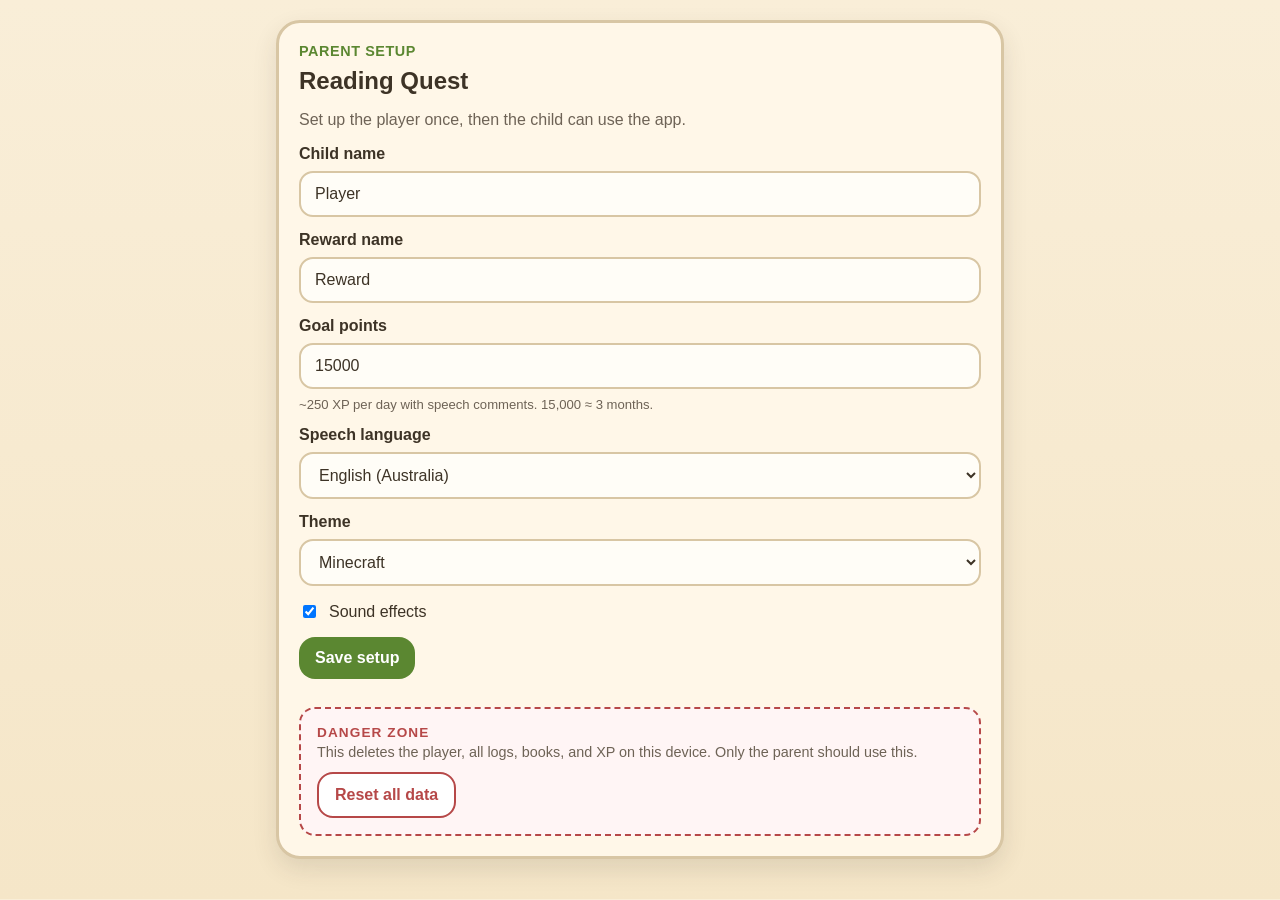
==== web/index.html @ b2bafb96 "Add sound effects (XP, Saved, Level Up) via Web Audio API Synth-based sounds (no audio files, no lic" ====
<!DOCTYPE html>
<html lang="en">
  <head>
    <meta charset="UTF-8" />
    <meta name="viewport" content="width=device-width, initial-scale=1.0" />
    <meta http-equiv="Cache-Control" content="no-cache, no-store, must-revalidate" />
    <meta http-equiv="Pragma" content="no-cache" />
    <meta http-equiv="Expires" content="0" />
    <title>Reading Quest General</title>
    <link rel="stylesheet" href="./style.css?v=20260428c" />
  </head>
  <body>
    <main class="app-shell">
      <section id="setup-screen" class="screen">
        <div class="card">
          <p class="eyebrow">Parent setup</p>
          <h1>Reading Quest</h1>
          <p class="muted">
            Set up the player once, then the child can use the app.
          </p>

          <label class="field">
            <span>Child name</span>
            <input id="setup-name" type="text" placeholder="Your child's name" />
          </label>

          <label class="field">
            <span>Reward name</span>
            <input id="setup-reward" type="text" placeholder="Reward" />
          </label>

          <label class="field">
            <span>Goal points</span>
            <input id="setup-goal" type="number" min="1" value="15000" />
            <small class="field-hint">~250 XP per day with speech comments. 15,000 ≈ 3 months.</small>
          </label>

          <label class="field">
            <span>Speech language</span>
            <select id="setup-language">
              <option value="en-AU">English (Australia)</option>
              <option value="en-US">English (US)</option>
              <option value="en-GB">English (UK)</option>
            </select>
          </label>

          <label class="field">
            <span>Theme</span>
            <select id="setup-theme">
              <option value="minecraft">Minecraft</option>
            </select>
          </label>

          <label class="checkbox-row">
            <input id="setup-sound" type="checkbox" checked />
            <span>Sound effects</span>
          </label>

          <button id="setup-save" class="button button-primary">
            Save setup
          </button>

          <div class="danger-zone">
            <p class="danger-zone-title">Danger zone</p>
            <p class="danger-zone-hint">
              This deletes the player, all logs, books, and XP on this device.
              Only the parent should use this.
            </p>
            <button
              id="setup-reset"
              type="button"
              class="button button-danger"
            >
              Reset all data
            </button>
          </div>
        </div>
      </section>

      <section id="home-screen" class="screen hidden">
        <div class="status-row">
          <div id="saved-status" class="saved-pill">Saved on this device</div>
          <button id="parent-settings-button" class="button button-ghost button-small">
            Parent Settings
          </button>
        </div>

        <div class="card hero-card">
          <p class="eyebrow">Reading Quest</p>
          <h1 id="player-name">Player</h1>
          <p id="player-title" class="title-text">Wood Pickaxe</p>

          <div class="stats-grid">
            <div class="stat-box">
              <span class="stat-label">Total XP</span>
              <strong id="total-xp">0</strong>
            </div>
            <div class="stat-box">
              <span class="stat-label">Books</span>
              <strong id="books-count">0</strong>
            </div>
            <div class="stat-box">
              <span class="stat-label">Streak</span>
              <strong id="streak-count">0</strong>
            </div>
          </div>

          <div class="progress-group">
            <div class="progress-meta">
              <span>Level progress</span>
              <span id="level-progress-text">0 / 500</span>
            </div>
            <div class="progress-bar">
              <div id="level-progress-fill" class="progress-fill"></div>
            </div>
          </div>

          <div class="progress-group">
            <div class="progress-meta">
              <span id="reward-label">Reward progress</span>
              <span id="reward-progress-text">0 / 15,000</span>
            </div>
            <div class="progress-bar progress-bar-secondary">
              <div id="reward-progress-fill" class="progress-fill"></div>
            </div>
          </div>

          <div class="home-actions">
            <button id="log-read-button" class="button button-primary button-large">
              Log Today's Read
            </button>
            <button id="bookshelf-button" class="button button-secondary">
              My Bookshelf
            </button>
            <button id="stats-button" class="button button-secondary">
              My Stats
            </button>
          </div>
        </div>
      </section>

      <section id="log-screen" class="screen hidden">
        <div class="card">
          <div class="screen-header">
            <button data-home class="button button-ghost">Home</button>
            <h2>Today's Read</h2>
          </div>

          <label class="field">
            <span>Book</span>
            <div class="input-row">
              <input id="book-title" type="text" placeholder="Book title" />
              <button id="book-mic" class="button button-icon" type="button">
                Mic
              </button>
            </div>
          </label>

          <div class="quick-books">
            <button id="last-book-button" class="button button-secondary button-small" type="button">
              Last Book
            </button>
            <div id="recent-books" class="recent-books"></div>
          </div>

          <div class="field">
            <span>Enjoyment</span>
            <div id="enjoyment-options" class="emoji-row">
              <button class="emoji-button" data-enjoyment="1" type="button">💀</button>
              <button class="emoji-button" data-enjoyment="2" type="button">😐</button>
              <button class="emoji-button" data-enjoyment="3" type="button">🙂</button>
              <button class="emoji-button" data-enjoyment="4" type="button">⭐</button>
              <button class="emoji-button" data-enjoyment="5" type="button">💎</button>
            </div>
          </div>

          <div class="field">
            <span>Speak</span>
            <button id="comment-mic" class="button mic-button" type="button">
              Start speaking
            </button>
            <textarea
              id="comment-text"
              rows="4"
              placeholder="Speech text will appear here"
            ></textarea>
          </div>

          <label class="checkbox-row">
            <input id="finished-book" type="checkbox" />
            <span>Finished Book (+500 XP)</span>
          </label>

          <button id="save-log-button" class="button button-primary button-large">
            GET XP
          </button>
        </div>
      </section>

      <section id="result-screen" class="screen hidden">
        <div class="card result-card">
          <div id="result-levelup" class="levelup-banner hidden">
            <p class="levelup-eyebrow">LEVEL UP!</p>
            <h3 id="result-levelup-title">New Title</h3>
          </div>
          <p class="eyebrow">Saved!</p>
          <h2 id="result-xp">+0 XP</h2>
          <p id="result-total">Total XP: 0</p>
          <p id="result-level">Level 1</p>
          <p id="result-next">Next level: 500 XP</p>
          <div id="result-saved-status" class="saved-pill">Saved on this device</div>
          <button id="result-home-button" class="button button-primary">
            Home
          </button>
        </div>
      </section>
    </main>

    <template id="recent-book-template">
      <button class="button button-secondary button-small recent-book" type="button"></button>
    </template>

    <script src="./app.js?v=20260428c"></script>
  </body>
</html>
---- web/style.css ----
:root {
  --bg: #f5e6c8;
  --panel: #fff7e8;
  --ink: #3d3326;
  --muted: #6e6356;
  --green: #5b8731;
  --brown: #8b6914;
  --blue: #55ffff;
  --purple: #9955ff;
  --line: #d8c6a4;
  --danger: #b64848;
  --shadow: 0 10px 25px rgba(61, 51, 38, 0.12);
  font-family: Arial, Helvetica, sans-serif;
}

* {
  box-sizing: border-box;
}

body {
  margin: 0;
  background: linear-gradient(180deg, #f9eed8 0%, var(--bg) 100%);
  color: var(--ink);
}

.app-shell {
  width: min(100%, 760px);
  margin: 0 auto;
  padding: 20px 16px 40px;
}

.hidden {
  display: none !important;
}

.card {
  background: var(--panel);
  border: 3px solid var(--line);
  border-radius: 24px;
  box-shadow: var(--shadow);
  padding: 20px;
}

.hero-card,
.result-card {
  text-align: center;
}

.eyebrow {
  margin: 0 0 8px;
  color: var(--green);
  font-size: 0.9rem;
  font-weight: 700;
  letter-spacing: 0.04em;
  text-transform: uppercase;
}

h1,
h2 {
  margin: 0 0 8px;
}

.title-text,
.muted {
  color: var(--muted);
}

.status-row,
.screen-header,
.input-row,
.progress-meta,
.checkbox-row,
.quick-books {
  display: flex;
  align-items: center;
  justify-content: space-between;
  gap: 10px;
}

.status-row,
.screen-header {
  margin-bottom: 14px;
}

.saved-pill {
  display: inline-flex;
  align-items: center;
  gap: 8px;
  padding: 8px 12px;
  border-radius: 999px;
  background: #e7f7df;
  color: var(--green);
  font-size: 0.92rem;
  font-weight: 700;
}

.stats-grid {
  display: grid;
  grid-template-columns: repeat(3, 1fr);
  gap: 12px;
  margin: 18px 0;
}

.stat-box {
  background: #fff;
  border: 2px solid var(--line);
  border-radius: 16px;
  padding: 14px 10px;
}

.stat-label {
  display: block;
  margin-bottom: 6px;
  color: var(--muted);
  font-size: 0.86rem;
}

.progress-group {
  margin: 16px 0;
}

.progress-bar {
  height: 16px;
  border-radius: 999px;
  overflow: hidden;
  background: #ead9ba;
}

.progress-bar-secondary {
  background: #e3d7f4;
}

.progress-fill {
  width: 0;
  height: 100%;
  background: linear-gradient(90deg, var(--green), var(--blue));
  transition: width 0.25s ease;
}

.home-actions {
  display: grid;
  gap: 12px;
  margin-top: 20px;
}

.field {
  display: grid;
  gap: 8px;
  margin: 14px 0;
}

.field span {
  font-weight: 700;
}

input,
select,
textarea,
button {
  font: inherit;
}

input,
select,
textarea {
  width: 100%;
  padding: 12px 14px;
  border: 2px solid var(--line);
  border-radius: 14px;
  background: #fffdf7;
  color: var(--ink);
}

textarea {
  resize: vertical;
}

.button {
  border: 0;
  border-radius: 16px;
  padding: 12px 16px;
  cursor: pointer;
  font-weight: 700;
}

.button-primary {
  background: var(--green);
  color: #fff;
}

.button-secondary {
  background: #fff;
  color: var(--ink);
  border: 2px solid var(--line);
}

.button-ghost {
  background: transparent;
  color: var(--ink);
  border: 2px solid var(--line);
}

.button-small {
  padding: 8px 12px;
  border-radius: 12px;
  font-size: 0.9rem;
}

.button-large {
  width: 100%;
  padding: 16px 20px;
  font-size: 1.05rem;
}

.button-icon {
  min-width: 74px;
}

.mic-button {
  padding: 18px 20px;
  background: var(--purple);
  color: #fff;
}

.emoji-row {
  display: grid;
  grid-template-columns: repeat(5, 1fr);
  gap: 10px;
}

.emoji-button {
  min-height: 58px;
  font-size: 1.4rem;
  background: #fff;
  border: 2px solid var(--line);
}

.emoji-button.selected {
  transform: translateY(-2px) scale(1.03);
  border-color: var(--green);
  background: #eef9e9;
}

.recent-books {
  display: flex;
  flex-wrap: wrap;
  gap: 8px;
}

.checkbox-row {
  justify-content: flex-start;
  margin: 16px 0;
}

.checkbox-row input {
  width: auto;
}

.result-card h2 {
  font-size: 2.2rem;
  color: var(--green);
}

.field-hint {
  display: block;
  color: var(--muted);
  font-size: 0.82rem;
  font-weight: 400;
}

.levelup-banner {
  margin: 0 0 18px;
  padding: 18px 16px;
  border-radius: 18px;
  background: linear-gradient(135deg, #fff3b0, #ffd86b);
  color: var(--ink);
  text-align: center;
  border: 3px solid #f0b90b;
  box-shadow: 0 6px 22px rgba(240, 185, 11, 0.35);
  animation: levelup-pop 0.6s ease;
}

.levelup-eyebrow {
  margin: 0 0 4px;
  font-size: 0.85rem;
  font-weight: 800;
  letter-spacing: 0.18em;
  color: #8a5a00;
}

.levelup-banner h3 {
  margin: 0;
  font-size: 1.6rem;
  font-weight: 800;
}

@keyframes levelup-pop {
  0% {
    transform: scale(0.6);
    opacity: 0;
  }
  60% {
    transform: scale(1.08);
    opacity: 1;
  }
  100% {
    transform: scale(1);
  }
}

.danger-zone {
  margin-top: 28px;
  padding: 16px;
  border: 2px dashed var(--danger);
  border-radius: 16px;
  background: #fff5f5;
}

.danger-zone-title {
  margin: 0 0 4px;
  color: var(--danger);
  font-size: 0.85rem;
  font-weight: 800;
  letter-spacing: 0.08em;
  text-transform: uppercase;
}

.danger-zone-hint {
  margin: 0 0 12px;
  color: var(--muted);
  font-size: 0.9rem;
}

.button-danger {
  background: #fff;
  color: var(--danger);
  border: 2px solid var(--danger);
}

.button-danger:hover {
  background: var(--danger);
  color: #fff;
}

@media (max-width: 640px) {
  .stats-grid {
    grid-template-columns: 1fr;
  }

  .emoji-row {
    grid-template-columns: repeat(5, minmax(0, 1fr));
  }

  .status-row,
  .screen-header,
  .input-row,
  .quick-books {
    flex-direction: column;
    align-items: stretch;
  }
}
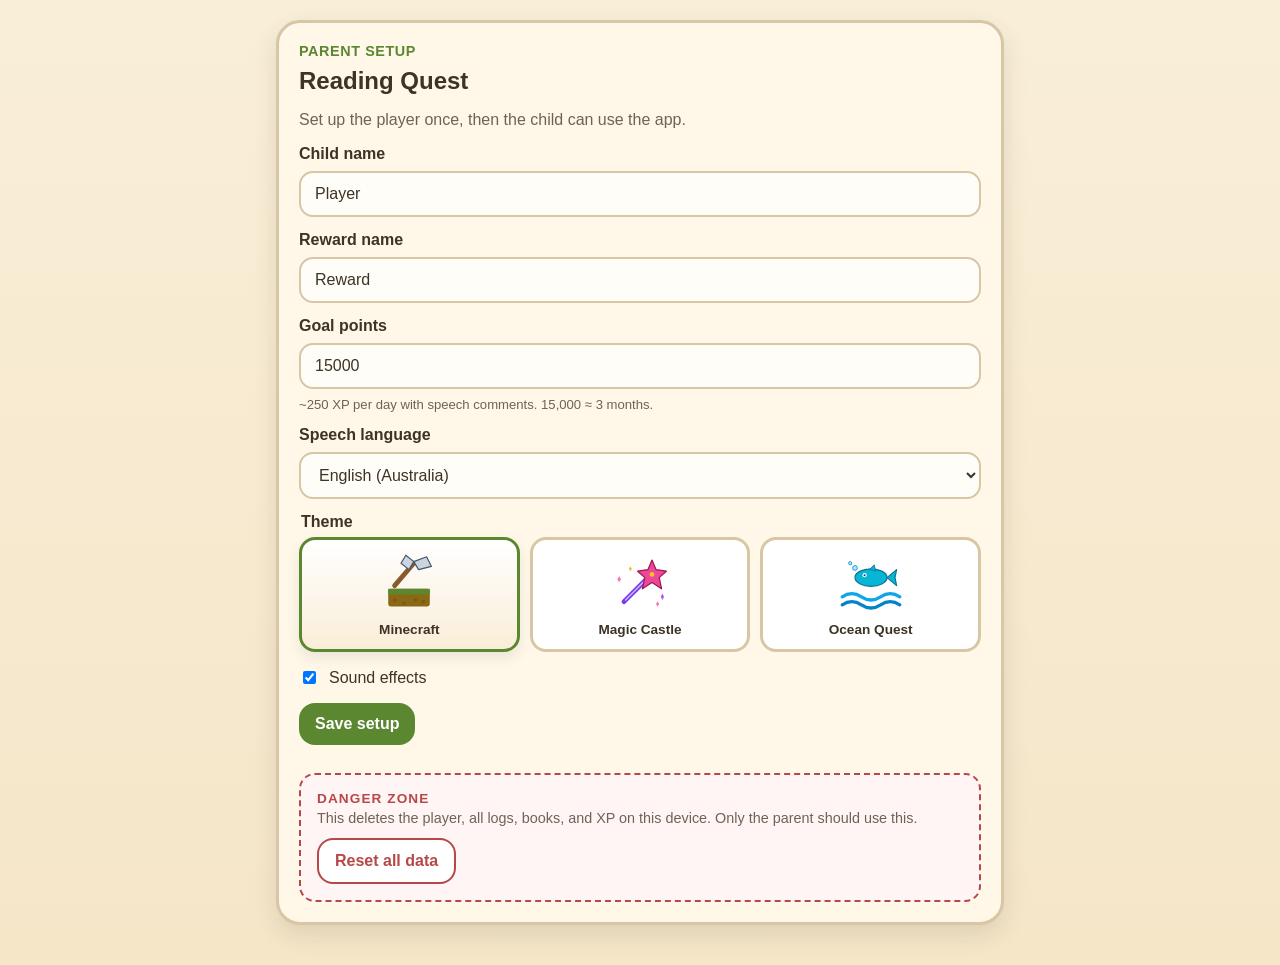
==== commit fc6c3bb8: "Add 3 themes (Minecraft/Magic Castle/Ocean Quest) with SVG illustrations Made-with: Cursor" ====
--- a/web/index.html
+++ b/web/index.html
@@ -7,7 +7,7 @@
     <meta http-equiv="Pragma" content="no-cache" />
     <meta http-equiv="Expires" content="0" />
     <title>Reading Quest General</title>
-    <link rel="stylesheet" href="./style.css?v=20260428c" />
+    <link rel="stylesheet" href="./style.css?v=20260429a" />
   </head>
   <body>
     <main class="app-shell">
@@ -44,12 +44,62 @@
             </select>
           </label>
 
-          <label class="field">
-            <span>Theme</span>
-            <select id="setup-theme">
-              <option value="minecraft">Minecraft</option>
-            </select>
-          </label>
+          <fieldset class="field theme-field">
+            <legend>Theme</legend>
+            <div class="theme-picker">
+              <label class="theme-card" data-theme="minecraft">
+                <input type="radio" name="setup-theme" value="minecraft" checked />
+                <div class="theme-card-illustration" aria-hidden="true">
+                  <svg viewBox="0 0 80 80" xmlns="http://www.w3.org/2000/svg">
+                    <rect x="14" y="46" width="52" height="22" rx="3" fill="#8b6914"/>
+                    <rect x="14" y="46" width="52" height="7" fill="#5b8731"/>
+                    <rect x="20" y="58" width="4" height="4" fill="#6b4f0e" opacity="0.5"/>
+                    <rect x="32" y="62" width="4" height="4" fill="#6b4f0e" opacity="0.5"/>
+                    <rect x="46" y="58" width="4" height="4" fill="#6b4f0e" opacity="0.5"/>
+                    <rect x="56" y="60" width="4" height="4" fill="#6b4f0e" opacity="0.5"/>
+                    <line x1="46" y1="14" x2="22" y2="42" stroke="#8b5a2b" stroke-width="6" stroke-linecap="round"/>
+                    <path d="M 46 12 L 62 6 L 68 18 L 52 22 Z" fill="#cbd5e1" stroke="#475569" stroke-width="1.5" stroke-linejoin="round"/>
+                    <path d="M 46 12 L 36 4 L 30 14 L 40 22 Z" fill="#cbd5e1" stroke="#475569" stroke-width="1.5" stroke-linejoin="round"/>
+                  </svg>
+                </div>
+                <span class="theme-card-name">Minecraft</span>
+              </label>
+              <label class="theme-card" data-theme="magic">
+                <input type="radio" name="setup-theme" value="magic" />
+                <div class="theme-card-illustration" aria-hidden="true">
+                  <svg viewBox="0 0 80 80" xmlns="http://www.w3.org/2000/svg">
+                    <line x1="20" y1="62" x2="48" y2="34" stroke="#7c3aed" stroke-width="6" stroke-linecap="round"/>
+                    <line x1="22" y1="60" x2="46" y2="36" stroke="#c4b5fd" stroke-width="2" stroke-linecap="round"/>
+                    <polygon points="55,10 60,22 73,24 64,32 67,46 55,38 43,46 46,32 37,24 50,22"
+                             fill="#ec4899" stroke="#9d174d" stroke-width="1.5" stroke-linejoin="round"/>
+                    <circle cx="55" cy="28" r="3" fill="#fbbf24"/>
+                    <polygon points="14,30 16,34 14,38 12,34" fill="#f472b6"/>
+                    <polygon points="68,52 70,56 68,60 66,56" fill="#a855f7"/>
+                    <polygon points="28,18 30,21 28,24 26,21" fill="#fbbf24"/>
+                    <polygon points="62,62 64,65 62,68 60,65" fill="#f472b6"/>
+                  </svg>
+                </div>
+                <span class="theme-card-name">Magic Castle</span>
+              </label>
+              <label class="theme-card" data-theme="ocean">
+                <input type="radio" name="setup-theme" value="ocean" />
+                <div class="theme-card-illustration" aria-hidden="true">
+                  <svg viewBox="0 0 80 80" xmlns="http://www.w3.org/2000/svg">
+                    <path d="M 4 56 Q 16 48 28 56 T 52 56 T 76 56" fill="none" stroke="#0ea5e9" stroke-width="4" stroke-linecap="round"/>
+                    <path d="M 4 66 Q 16 58 28 66 T 52 66 T 76 66" fill="none" stroke="#0284c7" stroke-width="4" stroke-linecap="round"/>
+                    <ellipse cx="40" cy="32" rx="20" ry="11" fill="#06b6d4" stroke="#0e7490" stroke-width="1.5"/>
+                    <path d="M 60 32 L 72 22 L 70 32 L 72 42 Z" fill="#06b6d4" stroke="#0e7490" stroke-width="1.5" stroke-linejoin="round"/>
+                    <path d="M 38 22 L 44 16 L 46 24 Z" fill="#0ea5e9" stroke="#0e7490" stroke-width="1"/>
+                    <circle cx="32" cy="29" r="2.6" fill="#fff"/>
+                    <circle cx="32" cy="29" r="1.3" fill="#0c4a6e"/>
+                    <circle cx="20" cy="20" r="3" fill="#bae6fd" stroke="#0284c7" stroke-width="1"/>
+                    <circle cx="14" cy="14" r="2" fill="#bae6fd" stroke="#0284c7" stroke-width="1"/>
+                  </svg>
+                </div>
+                <span class="theme-card-name">Ocean Quest</span>
+              </label>
+            </div>
+          </fieldset>
 
           <label class="checkbox-row">
             <input id="setup-sound" type="checkbox" checked />
@@ -214,12 +264,69 @@
           </button>
         </div>
       </section>
+
+      <section id="bookshelf-screen" class="screen hidden">
+        <div class="card">
+          <div class="screen-header">
+            <button id="bookshelf-back" class="button button-ghost">Home</button>
+            <h2>My Bookshelf</h2>
+          </div>
+          <p id="bookshelf-summary" class="muted">No books yet</p>
+          <div id="bookshelf-list" class="book-list"></div>
+        </div>
+      </section>
+
+      <section id="stats-screen" class="screen hidden">
+        <div class="card">
+          <div class="screen-header">
+            <button id="stats-back" class="button button-ghost">Home</button>
+            <h2>My Stats</h2>
+          </div>
+
+          <div class="stats-summary">
+            <div class="stat-box">
+              <span class="stat-label">Total XP</span>
+              <strong id="stats-total-xp">0</strong>
+            </div>
+            <div class="stat-box">
+              <span class="stat-label">Level</span>
+              <strong id="stats-level">1</strong>
+            </div>
+            <div class="stat-box">
+              <span class="stat-label">Books</span>
+              <strong id="stats-books">0</strong>
+            </div>
+            <div class="stat-box">
+              <span class="stat-label">Finished</span>
+              <strong id="stats-finished">0</strong>
+            </div>
+            <div class="stat-box">
+              <span class="stat-label">Sessions</span>
+              <strong id="stats-logs">0</strong>
+            </div>
+            <div class="stat-box">
+              <span class="stat-label">Streak</span>
+              <strong id="stats-streak">0</strong>
+            </div>
+            <div class="stat-box">
+              <span class="stat-label">Best Streak</span>
+              <strong id="stats-best-streak">0</strong>
+            </div>
+          </div>
+
+          <h3 class="section-heading">Last 7 days</h3>
+          <div id="stats-chart" class="bar-chart"></div>
+
+          <h3 class="section-heading">Recent logs</h3>
+          <ul id="stats-recent-logs" class="recent-logs"></ul>
+        </div>
+      </section>
     </main>
 
     <template id="recent-book-template">
       <button class="button button-secondary button-small recent-book" type="button"></button>
     </template>
 
-    <script src="./app.js?v=20260428c"></script>
+    <script src="./app.js?v=20260429a"></script>
   </body>
 </html>
--- a/web/style.css
+++ b/web/style.css
@@ -1,9 +1,11 @@
 :root {
   --bg: #f5e6c8;
+  --bg-soft: #f9eed8;
   --panel: #fff7e8;
   --ink: #3d3326;
   --muted: #6e6356;
   --green: #5b8731;
+  --accent-light: #a4cf72;
   --brown: #8b6914;
   --blue: #55ffff;
   --purple: #9955ff;
@@ -13,14 +15,41 @@
   font-family: Arial, Helvetica, sans-serif;
 }
 
+body[data-theme="magic"] {
+  --bg: #f3e8ff;
+  --bg-soft: #fdf2f8;
+  --panel: #ffffff;
+  --ink: #4c1d95;
+  --muted: #7e6997;
+  --green: #a855f7;
+  --accent-light: #ec4899;
+  --brown: #ec4899;
+  --line: #e9d5ff;
+  --shadow: 0 10px 25px rgba(124, 58, 237, 0.18);
+}
+
+body[data-theme="ocean"] {
+  --bg: #dbeafe;
+  --bg-soft: #ecfeff;
+  --panel: #ffffff;
+  --ink: #0c4a6e;
+  --muted: #5a7891;
+  --green: #0284c7;
+  --accent-light: #06b6d4;
+  --brown: #0e7490;
+  --line: #bae6fd;
+  --shadow: 0 10px 25px rgba(2, 132, 199, 0.18);
+}
+
 * {
   box-sizing: border-box;
 }
 
 body {
   margin: 0;
-  background: linear-gradient(180deg, #f9eed8 0%, var(--bg) 100%);
+  background: linear-gradient(180deg, var(--bg-soft) 0%, var(--bg) 100%);
   color: var(--ink);
+  min-height: 100vh;
 }
 
 .app-shell {
@@ -133,7 +162,7 @@
 .progress-fill {
   width: 0;
   height: 100%;
-  background: linear-gradient(90deg, var(--green), var(--blue));
+  background: linear-gradient(90deg, var(--green), var(--accent-light));
   transition: width 0.25s ease;
 }
 
@@ -342,17 +371,270 @@
   color: #fff;
 }
 
+.section-heading {
+  margin: 22px 0 10px;
+  font-size: 1rem;
+  color: var(--muted);
+  letter-spacing: 0.04em;
+  text-transform: uppercase;
+}
+
+.theme-field {
+  margin: 0;
+  padding: 0;
+  border: none;
+}
+
+.theme-field legend {
+  font-weight: 700;
+  color: var(--ink);
+  margin-bottom: 6px;
+}
+
+.theme-picker {
+  display: grid;
+  grid-template-columns: repeat(3, 1fr);
+  gap: 10px;
+}
+
+.theme-card {
+  position: relative;
+  display: flex;
+  flex-direction: column;
+  align-items: center;
+  gap: 6px;
+  padding: 12px 8px;
+  background: #ffffff;
+  border: 3px solid var(--line);
+  border-radius: 16px;
+  cursor: pointer;
+  transition: transform 0.15s ease, border-color 0.15s ease,
+    box-shadow 0.15s ease, background 0.15s ease;
+  user-select: none;
+}
+
+.theme-card:hover {
+  transform: translateY(-2px);
+}
+
+.theme-card input[type="radio"] {
+  position: absolute;
+  opacity: 0;
+  pointer-events: none;
+}
+
+.theme-card.selected {
+  border-color: var(--green);
+  background: linear-gradient(180deg, #ffffff, var(--bg-soft));
+  box-shadow: 0 6px 14px rgba(0, 0, 0, 0.08);
+}
+
+.theme-card-illustration {
+  width: 64px;
+  height: 64px;
+  display: flex;
+  align-items: center;
+  justify-content: center;
+}
+
+.theme-card-illustration svg {
+  width: 100%;
+  height: 100%;
+}
+
+.theme-card-name {
+  font-size: 0.85rem;
+  font-weight: 700;
+  color: var(--ink);
+  text-align: center;
+}
+
+.book-list {
+  display: grid;
+  gap: 10px;
+  margin-top: 8px;
+}
+
+.book-card {
+  display: flex;
+  align-items: center;
+  gap: 12px;
+  padding: 12px 14px;
+  background: #fff;
+  border: 2px solid var(--line);
+  border-radius: 14px;
+}
+
+.book-card-finished {
+  border-color: var(--green);
+  background: #f5fbef;
+}
+
+.book-card-main {
+  flex: 1;
+  min-width: 0;
+}
+
+.book-card-title {
+  margin: 0 0 4px;
+  font-size: 1rem;
+  word-break: break-word;
+}
+
+.book-card-meta,
+.book-card-dates {
+  margin: 0;
+  font-size: 0.85rem;
+  color: var(--muted);
+}
+
+.book-card-dates {
+  margin-top: 2px;
+  font-size: 0.78rem;
+}
+
+.book-card-badge {
+  flex-shrink: 0;
+  padding: 5px 10px;
+  border-radius: 999px;
+  background: var(--green);
+  color: #fff;
+  font-size: 0.78rem;
+  font-weight: 700;
+  letter-spacing: 0.04em;
+}
+
+.stats-summary {
+  display: grid;
+  grid-template-columns: repeat(3, 1fr);
+  gap: 10px;
+  margin: 14px 0 4px;
+}
+
+.stats-summary .stat-box strong {
+  font-size: 1rem;
+}
+
+.bar-chart {
+  display: grid;
+  grid-template-columns: repeat(7, 1fr);
+  gap: 6px;
+  align-items: end;
+  height: 160px;
+  padding: 8px 4px;
+  background: #fff;
+  border: 2px solid var(--line);
+  border-radius: 14px;
+}
+
+.bar-col {
+  display: flex;
+  flex-direction: column;
+  align-items: center;
+  gap: 4px;
+  height: 100%;
+  min-width: 0;
+}
+
+.bar-value {
+  font-size: 0.7rem;
+  color: var(--muted);
+  height: 14px;
+}
+
+.bar-track {
+  flex: 1;
+  width: 100%;
+  display: flex;
+  align-items: flex-end;
+  background: #f3e8d2;
+  border-radius: 6px;
+  overflow: hidden;
+}
+
+.bar-fill {
+  width: 100%;
+  background: linear-gradient(180deg, var(--green), var(--accent-light));
+  border-radius: 6px;
+  transition: height 0.35s ease;
+}
+
+.bar-label {
+  font-size: 0.72rem;
+  color: var(--muted);
+}
+
+.recent-logs {
+  list-style: none;
+  margin: 0;
+  padding: 0;
+  display: grid;
+  gap: 8px;
+}
+
+.recent-log {
+  display: flex;
+  justify-content: space-between;
+  align-items: center;
+  gap: 12px;
+  padding: 10px 12px;
+  background: #fff;
+  border: 2px solid var(--line);
+  border-radius: 12px;
+}
+
+.recent-log-left {
+  display: flex;
+  flex-direction: column;
+  min-width: 0;
+}
+
+.recent-log-left strong {
+  font-size: 0.95rem;
+  word-break: break-word;
+}
+
+.recent-log-meta {
+  font-size: 0.78rem;
+  color: var(--muted);
+  margin-top: 2px;
+}
+
+.recent-log-xp {
+  flex-shrink: 0;
+  color: var(--green);
+  font-weight: 700;
+}
+
+.recent-log-empty {
+  list-style: none;
+  padding: 10px 0;
+  text-align: center;
+}
+
 @media (max-width: 640px) {
   .stats-grid {
     grid-template-columns: 1fr;
   }
 
+  .stats-summary {
+    grid-template-columns: repeat(2, 1fr);
+  }
+
   .emoji-row {
     grid-template-columns: repeat(5, minmax(0, 1fr));
   }
 
+  .theme-card-illustration {
+    width: 48px;
+    height: 48px;
+  }
+
+  .theme-card-name {
+    font-size: 0.75rem;
+  }
+
   .status-row,
-  .screen-header,
   .input-row,
   .quick-books {
     flex-direction: column;
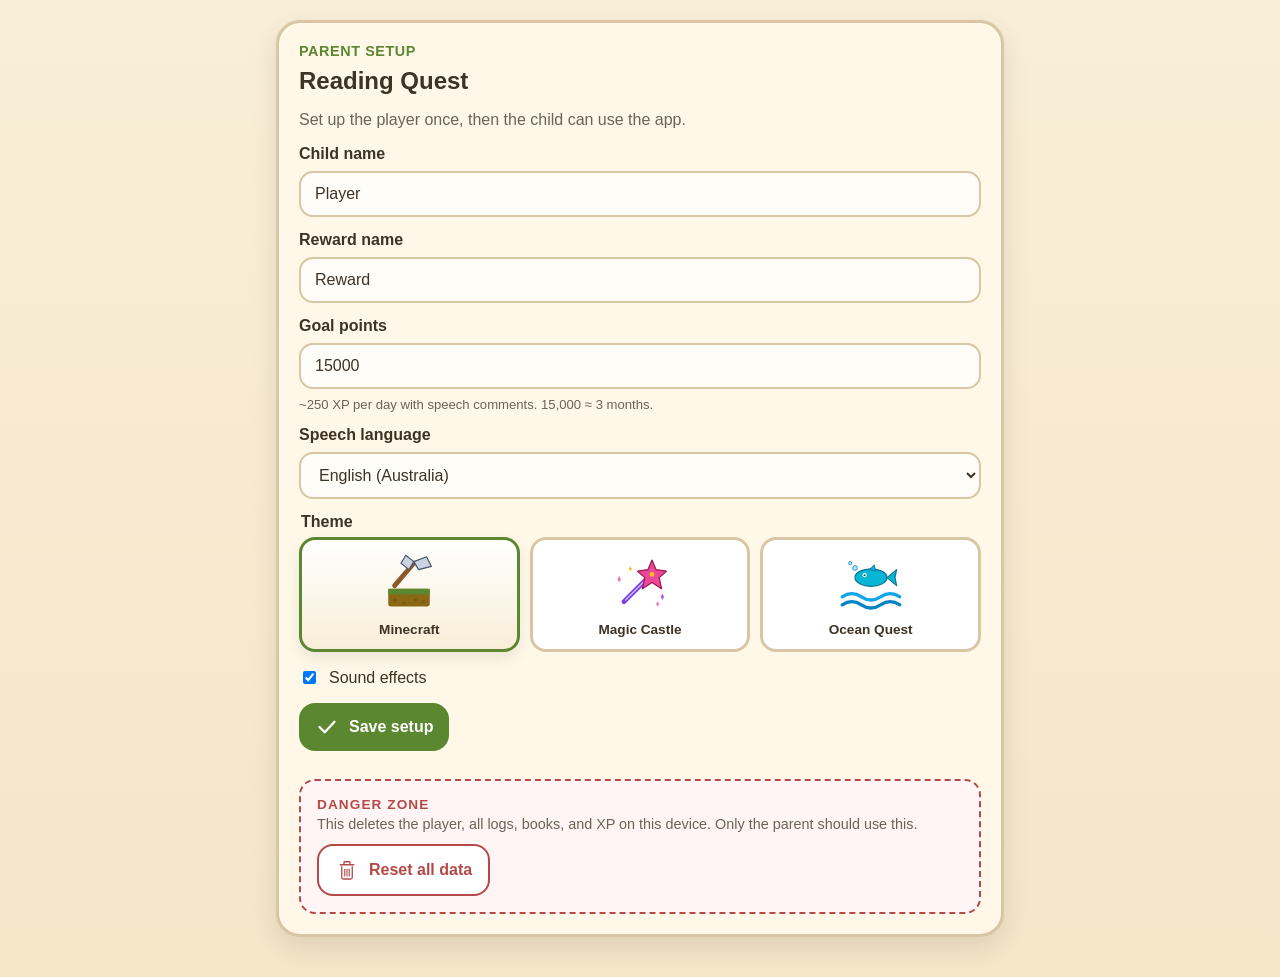
==== commit 28c47e60: "Phase 0 done: text-free UI with SVG icon sprite (10 icons, action cards) Made-with: Cursor" ====
--- a/web/index.html
+++ b/web/index.html
@@ -7,9 +7,71 @@
     <meta http-equiv="Pragma" content="no-cache" />
     <meta http-equiv="Expires" content="0" />
     <title>Reading Quest General</title>
-    <link rel="stylesheet" href="./style.css?v=20260429a" />
+    <link rel="stylesheet" href="./style.css?v=20260429b" />
   </head>
   <body>
+    <svg width="0" height="0" style="position:absolute" aria-hidden="true">
+      <defs>
+        <symbol id="icon-log" viewBox="0 0 64 64">
+          <path d="M14 12 H40 A8 8 0 0 1 48 20 V52 H22 A8 8 0 0 1 14 44 Z" fill="currentColor" opacity="0.18"/>
+          <path d="M14 12 H40 A8 8 0 0 1 48 20 V52 H22 A8 8 0 0 1 14 44 Z" fill="none" stroke="currentColor" stroke-width="3" stroke-linejoin="round"/>
+          <path d="M22 22 H40 M22 30 H40 M22 38 H34" stroke="currentColor" stroke-width="2.5" stroke-linecap="round"/>
+          <circle cx="48" cy="48" r="10" fill="currentColor"/>
+          <path d="M48 43 V53 M43 48 H53" stroke="#fff" stroke-width="3" stroke-linecap="round"/>
+        </symbol>
+        <symbol id="icon-bookshelf" viewBox="0 0 64 64">
+          <rect x="10" y="10" width="8" height="44" rx="2" fill="currentColor" opacity="0.85"/>
+          <rect x="20" y="14" width="8" height="40" rx="2" fill="currentColor" opacity="0.55"/>
+          <rect x="30" y="8" width="8" height="46" rx="2" fill="currentColor" opacity="0.85"/>
+          <rect x="40" y="16" width="8" height="38" rx="2" fill="currentColor" opacity="0.4"/>
+          <rect x="50" y="12" width="6" height="42" rx="2" fill="currentColor" opacity="0.7"/>
+          <line x1="6" y1="56" x2="58" y2="56" stroke="currentColor" stroke-width="3" stroke-linecap="round"/>
+        </symbol>
+        <symbol id="icon-stats" viewBox="0 0 64 64">
+          <line x1="10" y1="56" x2="58" y2="56" stroke="currentColor" stroke-width="3" stroke-linecap="round"/>
+          <rect x="14" y="38" width="8" height="18" rx="2" fill="currentColor" opacity="0.55"/>
+          <rect x="26" y="26" width="8" height="30" rx="2" fill="currentColor" opacity="0.75"/>
+          <rect x="38" y="14" width="8" height="42" rx="2" fill="currentColor"/>
+          <polygon points="44,8 52,8 56,2 56,16 52,12 44,12" fill="currentColor"/>
+        </symbol>
+        <symbol id="icon-mic" viewBox="0 0 64 64">
+          <rect x="24" y="8" width="16" height="28" rx="8" fill="currentColor"/>
+          <path d="M16 30 V32 A16 16 0 0 0 48 32 V30" fill="none" stroke="currentColor" stroke-width="3" stroke-linecap="round"/>
+          <line x1="32" y1="48" x2="32" y2="56" stroke="currentColor" stroke-width="3" stroke-linecap="round"/>
+          <line x1="22" y1="56" x2="42" y2="56" stroke="currentColor" stroke-width="3" stroke-linecap="round"/>
+        </symbol>
+        <symbol id="icon-home" viewBox="0 0 64 64">
+          <path d="M8 30 L32 10 L56 30" fill="none" stroke="currentColor" stroke-width="3.5" stroke-linejoin="round" stroke-linecap="round"/>
+          <path d="M14 28 V52 H50 V28" fill="none" stroke="currentColor" stroke-width="3.5" stroke-linejoin="round"/>
+          <path d="M26 52 V40 H38 V52" fill="none" stroke="currentColor" stroke-width="3"/>
+        </symbol>
+        <symbol id="icon-star" viewBox="0 0 64 64">
+          <polygon points="32,6 40,24 60,26 45,40 49,60 32,50 15,60 19,40 4,26 24,24"
+                   fill="currentColor" stroke="currentColor" stroke-width="2" stroke-linejoin="round"/>
+        </symbol>
+        <symbol id="icon-gear" viewBox="0 0 64 64">
+          <path d="M32 4 L36 12 L44 10 L46 18 L54 20 L52 28 L60 32 L52 36 L54 44 L46 46 L44 54 L36 52 L32 60 L28 52 L20 54 L18 46 L10 44 L12 36 L4 32 L12 28 L10 20 L18 18 L20 10 L28 12 Z"
+                fill="currentColor"/>
+          <circle cx="32" cy="32" r="8" fill="#fff"/>
+        </symbol>
+        <symbol id="icon-check" viewBox="0 0 64 64">
+          <path d="M12 32 L26 46 L52 18" fill="none" stroke="currentColor" stroke-width="6" stroke-linecap="round" stroke-linejoin="round"/>
+        </symbol>
+        <symbol id="icon-trash" viewBox="0 0 64 64">
+          <path d="M14 18 H50" stroke="currentColor" stroke-width="3.5" stroke-linecap="round"/>
+          <path d="M24 18 V12 A2 2 0 0 1 26 10 H38 A2 2 0 0 1 40 12 V18" fill="none" stroke="currentColor" stroke-width="3.5" stroke-linejoin="round"/>
+          <path d="M18 22 V52 A4 4 0 0 0 22 56 H42 A4 4 0 0 0 46 52 V22" fill="none" stroke="currentColor" stroke-width="3.5" stroke-linejoin="round"/>
+          <line x1="26" y1="30" x2="26" y2="48" stroke="currentColor" stroke-width="3" stroke-linecap="round"/>
+          <line x1="32" y1="30" x2="32" y2="48" stroke="currentColor" stroke-width="3" stroke-linecap="round"/>
+          <line x1="38" y1="30" x2="38" y2="48" stroke="currentColor" stroke-width="3" stroke-linecap="round"/>
+        </symbol>
+        <symbol id="icon-repeat" viewBox="0 0 64 64">
+          <path d="M50 22 A20 20 0 1 0 50 42" fill="none" stroke="currentColor" stroke-width="4" stroke-linecap="round"/>
+          <polygon points="48,8 58,22 42,22" fill="currentColor"/>
+        </symbol>
+      </defs>
+    </svg>
+
     <main class="app-shell">
       <section id="setup-screen" class="screen">
         <div class="card">
@@ -106,8 +168,13 @@
             <span>Sound effects</span>
           </label>
 
-          <button id="setup-save" class="button button-primary">
-            Save setup
+          <button
+            id="setup-save"
+            class="button button-primary button-with-icon"
+            aria-label="Save setup"
+          >
+            <svg class="icon icon-md" aria-hidden="true"><use href="#icon-check"/></svg>
+            <span>Save setup</span>
           </button>
 
           <div class="danger-zone">
@@ -119,9 +186,11 @@
             <button
               id="setup-reset"
               type="button"
-              class="button button-danger"
+              class="button button-danger button-with-icon"
+              aria-label="Reset all data"
             >
-              Reset all data
+              <svg class="icon icon-md" aria-hidden="true"><use href="#icon-trash"/></svg>
+              <span>Reset all data</span>
             </button>
           </div>
         </div>
@@ -130,8 +199,13 @@
       <section id="home-screen" class="screen hidden">
         <div class="status-row">
           <div id="saved-status" class="saved-pill">Saved on this device</div>
-          <button id="parent-settings-button" class="button button-ghost button-small">
-            Parent Settings
+          <button
+            id="parent-settings-button"
+            class="button button-ghost button-small button-with-icon"
+            aria-label="Parent Settings"
+          >
+            <svg class="icon icon-sm" aria-hidden="true"><use href="#icon-gear"/></svg>
+            <span>Parent Settings</span>
           </button>
         </div>
 
@@ -176,15 +250,32 @@
           </div>
 
           <div class="home-actions">
-            <button id="log-read-button" class="button button-primary button-large">
-              Log Today's Read
-            </button>
-            <button id="bookshelf-button" class="button button-secondary">
-              My Bookshelf
-            </button>
-            <button id="stats-button" class="button button-secondary">
-              My Stats
-            </button>
+            <button
+              id="log-read-button"
+              class="action-card action-card-primary"
+              aria-label="Log Today's Read"
+            >
+              <svg class="icon icon-xl" aria-hidden="true"><use href="#icon-log"/></svg>
+              <span class="action-card-label">Log Today's Read</span>
+            </button>
+            <div class="home-actions-row">
+              <button
+                id="bookshelf-button"
+                class="action-card action-card-secondary"
+                aria-label="My Bookshelf"
+              >
+                <svg class="icon icon-lg" aria-hidden="true"><use href="#icon-bookshelf"/></svg>
+                <span class="action-card-label">My Bookshelf</span>
+              </button>
+              <button
+                id="stats-button"
+                class="action-card action-card-secondary"
+                aria-label="My Stats"
+              >
+                <svg class="icon icon-lg" aria-hidden="true"><use href="#icon-stats"/></svg>
+                <span class="action-card-label">My Stats</span>
+              </button>
+            </div>
           </div>
         </div>
       </section>
@@ -192,7 +283,9 @@
       <section id="log-screen" class="screen hidden">
         <div class="card">
           <div class="screen-header">
-            <button data-home class="button button-ghost">Home</button>
+            <button data-home class="button button-ghost button-icon-only" aria-label="Home">
+              <svg class="icon icon-md" aria-hidden="true"><use href="#icon-home"/></svg>
+            </button>
             <h2>Today's Read</h2>
           </div>
 
@@ -200,15 +293,26 @@
             <span>Book</span>
             <div class="input-row">
               <input id="book-title" type="text" placeholder="Book title" />
-              <button id="book-mic" class="button button-icon" type="button">
-                Mic
+              <button
+                id="book-mic"
+                class="button button-icon-only mic-icon-button"
+                type="button"
+                aria-label="Speak the book title"
+              >
+                <svg class="icon icon-md" aria-hidden="true"><use href="#icon-mic"/></svg>
               </button>
             </div>
           </label>
 
           <div class="quick-books">
-            <button id="last-book-button" class="button button-secondary button-small" type="button">
-              Last Book
+            <button
+              id="last-book-button"
+              class="button button-secondary button-small button-with-icon"
+              type="button"
+              aria-label="Use last book"
+            >
+              <svg class="icon icon-sm" aria-hidden="true"><use href="#icon-repeat"/></svg>
+              <span>Last Book</span>
             </button>
             <div id="recent-books" class="recent-books"></div>
           </div>
@@ -226,8 +330,14 @@
 
           <div class="field">
             <span>Speak</span>
-            <button id="comment-mic" class="button mic-button" type="button">
-              Start speaking
+            <button
+              id="comment-mic"
+              class="button mic-button button-with-icon"
+              type="button"
+              aria-label="Start speaking"
+            >
+              <svg class="icon icon-md" aria-hidden="true"><use href="#icon-mic"/></svg>
+              <span>Start speaking</span>
             </button>
             <textarea
               id="comment-text"
@@ -241,8 +351,13 @@
             <span>Finished Book (+500 XP)</span>
           </label>
 
-          <button id="save-log-button" class="button button-primary button-large">
-            GET XP
+          <button
+            id="save-log-button"
+            class="button button-primary button-large button-with-icon"
+            aria-label="Get XP"
+          >
+            <svg class="icon icon-md" aria-hidden="true"><use href="#icon-star"/></svg>
+            <span>GET XP</span>
           </button>
         </div>
       </section>
@@ -259,8 +374,13 @@
           <p id="result-level">Level 1</p>
           <p id="result-next">Next level: 500 XP</p>
           <div id="result-saved-status" class="saved-pill">Saved on this device</div>
-          <button id="result-home-button" class="button button-primary">
-            Home
+          <button
+            id="result-home-button"
+            class="button button-primary button-with-icon"
+            aria-label="Home"
+          >
+            <svg class="icon icon-md" aria-hidden="true"><use href="#icon-home"/></svg>
+            <span>Home</span>
           </button>
         </div>
       </section>
@@ -268,7 +388,9 @@
       <section id="bookshelf-screen" class="screen hidden">
         <div class="card">
           <div class="screen-header">
-            <button id="bookshelf-back" class="button button-ghost">Home</button>
+            <button id="bookshelf-back" class="button button-ghost button-icon-only" aria-label="Home">
+              <svg class="icon icon-md" aria-hidden="true"><use href="#icon-home"/></svg>
+            </button>
             <h2>My Bookshelf</h2>
           </div>
           <p id="bookshelf-summary" class="muted">No books yet</p>
@@ -279,7 +401,9 @@
       <section id="stats-screen" class="screen hidden">
         <div class="card">
           <div class="screen-header">
-            <button id="stats-back" class="button button-ghost">Home</button>
+            <button id="stats-back" class="button button-ghost button-icon-only" aria-label="Home">
+              <svg class="icon icon-md" aria-hidden="true"><use href="#icon-home"/></svg>
+            </button>
             <h2>My Stats</h2>
           </div>
 
@@ -327,6 +451,6 @@
       <button class="button button-secondary button-small recent-book" type="button"></button>
     </template>
 
-    <script src="./app.js?v=20260429a"></script>
+    <script src="./app.js?v=20260429b"></script>
   </body>
 </html>
--- a/web/style.css
+++ b/web/style.css
@@ -109,6 +109,12 @@
 .status-row,
 .screen-header {
   margin-bottom: 14px;
+  justify-content: flex-start;
+  gap: 12px;
+}
+
+.screen-header h2 {
+  margin: 0;
 }
 
 .saved-pill {
@@ -379,6 +385,140 @@
   text-transform: uppercase;
 }
 
+.icon {
+  display: inline-block;
+  flex-shrink: 0;
+  vertical-align: middle;
+  width: 24px;
+  height: 24px;
+  color: currentColor;
+}
+
+.icon-sm {
+  width: 18px;
+  height: 18px;
+}
+
+.icon-md {
+  width: 24px;
+  height: 24px;
+}
+
+.icon-lg {
+  width: 44px;
+  height: 44px;
+}
+
+.icon-xl {
+  width: 64px;
+  height: 64px;
+}
+
+.button-with-icon {
+  display: inline-flex;
+  align-items: center;
+  justify-content: center;
+  gap: 10px;
+}
+
+.button-icon-only {
+  display: inline-flex;
+  align-items: center;
+  justify-content: center;
+  width: 44px;
+  height: 44px;
+  padding: 0;
+  flex-shrink: 0;
+}
+
+.action-card {
+  display: flex;
+  flex-direction: column;
+  align-items: center;
+  justify-content: center;
+  gap: 8px;
+  padding: 18px 12px;
+  border-radius: 18px;
+  border: 3px solid transparent;
+  cursor: pointer;
+  font: inherit;
+  transition: transform 0.15s ease, box-shadow 0.15s ease,
+    background 0.15s ease;
+  text-align: center;
+  width: 100%;
+}
+
+.action-card:hover {
+  transform: translateY(-2px);
+}
+
+.action-card-primary {
+  background: var(--green);
+  color: #fff;
+  padding: 24px 16px;
+  box-shadow: 0 8px 16px rgba(0, 0, 0, 0.1);
+}
+
+.action-card-primary:hover {
+  background: var(--green);
+  filter: brightness(1.05);
+}
+
+.action-card-secondary {
+  background: var(--panel);
+  color: var(--ink);
+  border-color: var(--line);
+}
+
+.action-card-secondary:hover {
+  border-color: var(--green);
+  color: var(--green);
+}
+
+.action-card-label {
+  font-weight: 700;
+  font-size: 0.95rem;
+  letter-spacing: 0.02em;
+}
+
+.action-card-primary .action-card-label {
+  font-size: 1.05rem;
+}
+
+.home-actions-row {
+  display: grid;
+  grid-template-columns: 1fr 1fr;
+  gap: 12px;
+}
+
+.mic-icon-button {
+  width: 56px;
+  height: 56px;
+  border-radius: 14px;
+  background: var(--purple);
+  color: #fff;
+  border: none;
+}
+
+.mic-icon-button:hover {
+  filter: brightness(1.05);
+}
+
+.mic-button.recording,
+.mic-icon-button.recording {
+  animation: mic-pulse 1.1s infinite ease-in-out;
+}
+
+@keyframes mic-pulse {
+  0%,
+  100% {
+    box-shadow: 0 0 0 0 rgba(153, 85, 255, 0.55);
+  }
+  50% {
+    box-shadow: 0 0 0 12px rgba(153, 85, 255, 0);
+  }
+}
+
 .theme-field {
   margin: 0;
   padding: 0;
